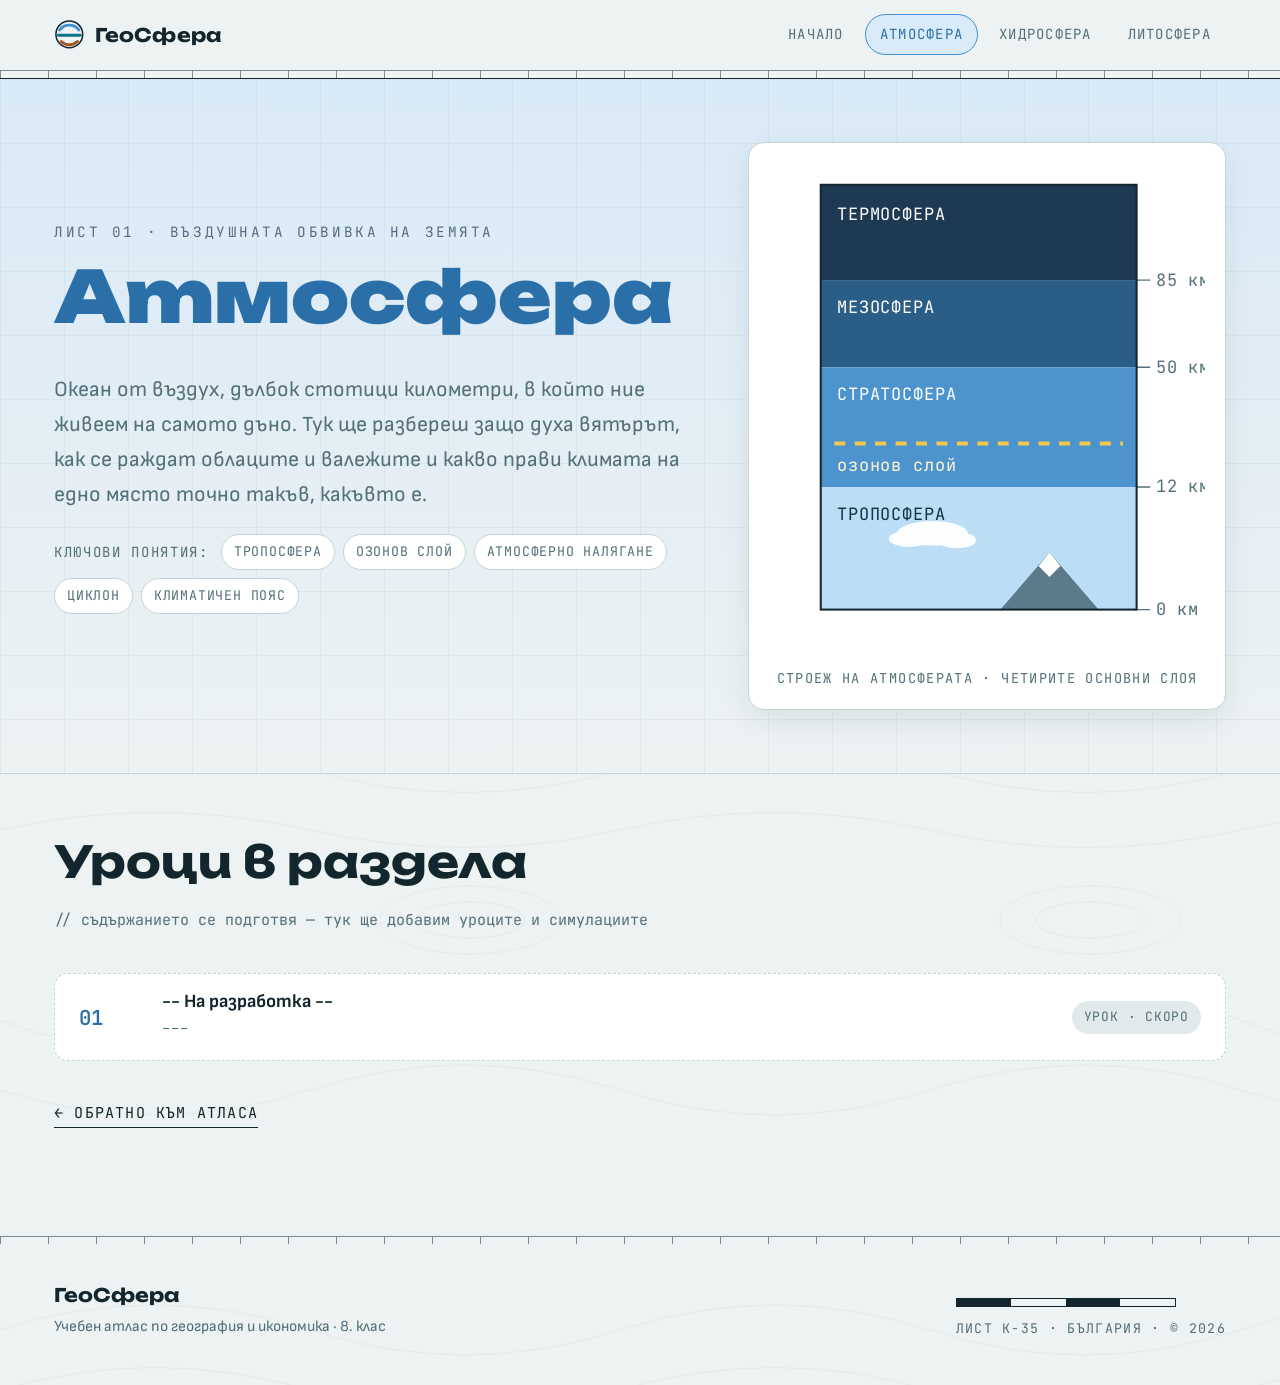
==== atmosfera.html @ aa03029b "Add files via upload" ====
<!doctype html>
<html lang="bg">
<head>
<meta charset="utf-8">
<meta name="viewport" content="width=device-width, initial-scale=1">
<title>Атмосфера · ГеоСфера</title>
<link rel="preconnect" href="https://fonts.googleapis.com">
<link rel="preconnect" href="https://fonts.gstatic.com" crossorigin>
<link href="https://fonts.googleapis.com/css2?family=Unbounded:wght@500;700;900&family=Sofia+Sans:ital,wght@0,400;0,500;0,700;1,400&family=JetBrains+Mono:wght@400;600&display=swap" rel="stylesheet">
<link rel="stylesheet" href="styles.css">
</head>
<body data-view="atmosfera">

<header class="topbar">
  <div class="wrap topbar-inner">
    <a class="brand" href="index.html">
      <svg viewBox="0 0 32 32" fill="none" stroke-linecap="round" aria-hidden="true">
        <circle cx="16" cy="16" r="14" stroke="#13262E" stroke-width="1.6"/>
        <path d="M6 11.5a12.4 12.4 0 0 1 20 0" stroke="#3E8FD0" stroke-width="3"/>
        <path d="M4.6 17h22.8" stroke="#0D7387" stroke-width="3"/>
        <path d="M7.5 23.5a12.4 12.4 0 0 0 17 0" stroke="#A8551E" stroke-width="3"/>
      </svg>
      ГеоСфера
    </a>
    <nav class="nav" aria-label="Основна навигация">
      <a href="index.html">Начало</a>
      <a href="atmosfera.html" class="on" aria-current="page">Атмосфера</a>
      <a href="hidrosfera.html">Хидросфера</a>
      <a href="litosfera.html">Литосфера</a>
    </nav>
  </div>
  <div class="ticks" aria-hidden="true"></div>
</header>

<main>
<section class="page">
<div class="phero">
    <div class="wrap phero-grid">
      <div>
        <p class="eyebrow">Лист 01 · Въздушната обвивка на Земята</p>
        <h1 class="ptitle">Атмосфера</h1>
        <p class="lead">Океан от въздух, дълбок стотици километри, в който ние живеем на самото
        дъно. Тук ще разбереш защо духа вятърът, как се раждат облаците и валежите и какво прави
        климата на едно място точно такъв, какъвто е.</p>
        <p class="pchips"><span class="lbl">Ключови понятия:</span>
          <span class="chip">тропосфера</span><span class="chip">озонов слой</span>
          <span class="chip">атмосферно налягане</span><span class="chip">циклон</span>
          <span class="chip">климатичен пояс</span></p>
      </div>
      <figure class="pdiagram">
        <svg viewBox="0 0 320 360" role="img" aria-label="Схема на слоевете на атмосферата">
          <rect x="38" y="16" width="232" height="70" fill="#1E3A52"/>
          <rect x="38" y="86" width="232" height="64" fill="#2B5E86"/>
          <rect x="38" y="150" width="232" height="88" fill="#4D94CF"/>
          <rect x="38" y="238" width="232" height="90" fill="#BBDDF5"/>
          <text class="dlabel" x="50" y="42" fill="#fff">ТЕРМОСФЕРА</text>
          <text class="dlabel" x="50" y="110" fill="#fff">МЕЗОСФЕРА</text>
          <text class="dlabel" x="50" y="174" fill="#fff">СТРАТОСФЕРА</text>
          <text class="dlabel" x="50" y="262" fill="#123349">ТРОПОСФЕРА</text>
          <path d="M48 206h212" stroke="#F7C84B" stroke-width="3" stroke-dasharray="8 7"/>
          <text class="dlabel" x="50" y="226" fill="#FFF3CF" font-size="11.5">озонов слой</text>
          <g fill="#FFFFFF" opacity=".95">
            <ellipse cx="120" cy="272" rx="26" ry="9"/><ellipse cx="103" cy="276" rx="15" ry="6"/><ellipse cx="138" cy="277" rx="14" ry="6"/>
          </g>
          <path d="M170 328 L206 286 L242 328 Z" fill="#5C7B8A"/>
          <path d="M198 296 L206 286 L214 296 L206 304 Z" fill="#fff"/>
          <g stroke="#54707A" stroke-width="1">
            <path d="M270 86h10M270 150h10M270 238h10M270 328h10"/>
          </g>
          <text class="dlabel" x="284" y="90" fill="#54707A" font-size="11.5">85 км</text>
          <text class="dlabel" x="284" y="154" fill="#54707A" font-size="11.5">50 км</text>
          <text class="dlabel" x="284" y="242" fill="#54707A" font-size="11.5">12 км</text>
          <text class="dlabel" x="284" y="332" fill="#54707A" font-size="11.5">0 км</text>
          <rect x="38" y="16" width="232" height="312" fill="none" stroke="#13262E" stroke-width="1.5"/>
        </svg>
        <figcaption>Строеж на атмосферата · четирите основни слоя</figcaption>
      </figure>
    </div>
  </div>

  <div class="wrap lessons-block">
    <div class="bhead">
      <h2>Уроци в раздела</h2>
      <p class="bnote">// съдържанието се подготвя — тук ще добавим уроците и симулациите</p>
    </div>
    <ol class="lessons">
      <li class="lesson"><span class="lnum">01</span><div><h4>-- На разработка --</h4><p>---</p></div><div class="ltags"><span class="tag">Урок · скоро</span></div></li>
    </ol>
    <a class="back" href="index.html">← Обратно към атласа</a>
  </div>
</section>
</main>

<footer class="footer">
  <div class="ticks" aria-hidden="true"></div>
  <div class="wrap footer-grid">
    <div>
      <p class="fbrand">ГеоСфера</p>
      <p class="fnote">Учебен атлас по география и икономика · 8. клас</p>
    </div>
    <div>
      <div class="scalebar" aria-hidden="true"><span></span><span></span><span></span><span></span></div>
      <p class="fnote mono">лист K-35 · България · © 2026</p>
    </div>
  </div>
</footer>

</body>
</html>
---- styles.css ----
/* ============ ТОКЕНИ ============ */
:root {
  --paper: #EDF2F2;
  /* хартия на хидрографска карта */
  --paper-deep: #E1E9EA;
  --ink: #13262E;
  /* картографско мастило */
  --muted: #54707A;
  --line: #C7D4D6;
  --sky: #3E8FD0;
  --sky-deep: #2B6FA8;
  --sky-soft: #D9EAF8;
  --sea: #0D7387;
  --sea-deep: #0A5A6B;
  --sea-soft: #D2E8EB;
  --rock: #A8551E;
  --rock-deep: #7E3F14;
  --rock-soft: #F0E1D4;
  --mantle: #E2592A;
  --display: 'Unbounded', system-ui, sans-serif;
  --body: 'Sofia Sans', system-ui, sans-serif;
  --mono: 'JetBrains Mono', ui-monospace, monospace;
  --accent: #13262E;
  --accent-deep: #0B181E;
  --accent-soft: #DEE7E8;
}

body[data-view="atmosfera"] {
  --accent: var(--sky);
  --accent-deep: var(--sky-deep);
  --accent-soft: var(--sky-soft);
}

body[data-view="hidrosfera"] {
  --accent: var(--sea);
  --accent-deep: var(--sea-deep);
  --accent-soft: var(--sea-soft);
}

body[data-view="litosfera"] {
  --accent: var(--rock);
  --accent-deep: var(--rock-deep);
  --accent-soft: var(--rock-soft);
}

/* ============ ОСНОВА ============ */
* {
  box-sizing: border-box
}

html {
  scroll-behavior: smooth
}

body {
  margin: 0;
  background: var(--paper);
  color: var(--ink);
  font-family: var(--body);
  font-size: clamp(112%, 1.3vw, 137%);
  /* ~18px на телефон → ~22px на голям екран */
  line-height: 1.62;
  -webkit-font-smoothing: antialiased;
  background-image: url("data:image/svg+xml,%3Csvg xmlns='http://www.w3.org/2000/svg' width='620' height='620' viewBox='0 0 620 620'%3E%3Cg fill='none' stroke='%2313262E' stroke-width='1' opacity='0.045'%3E%3Cpath d='M0 90 Q155 40 310 90 T620 90'/%3E%3Cpath d='M0 150 Q155 105 310 150 T620 150'/%3E%3Cpath d='M0 210 Q155 175 310 210 T620 210'/%3E%3Cpath d='M0 400 Q155 460 310 400 T620 400'/%3E%3Cpath d='M0 470 Q155 520 310 470 T620 470'/%3E%3Cellipse cx='470' cy='300' rx='90' ry='34'/%3E%3Cellipse cx='470' cy='300' rx='55' ry='18'/%3E%3C/g%3E%3C/svg%3E");
}

::selection {
  background: var(--accent);
  color: #fff
}

a {
  color: inherit;
  text-decoration: none
}

img,
svg {
  display: block;
  max-width: 100%
}

h1,
h2,
h3,
h4 {
  font-family: var(--display);
  line-height: 1.12;
  margin: 0 0 .5em;
  font-weight: 700
}

p {
  margin: 0 0 1em
}

.wrap {
  max-width: 1220px;
  margin: 0 auto;
  padding: 0 24px
}

:focus-visible {
  outline: 2.5px solid var(--accent);
  outline-offset: 3px;
  border-radius: 4px
}

/* координатни деления — като рамка на картен лист */
.ticks {
  height: 8px;
  border-top: 1px solid var(--ink);
  opacity: .5;
  background: repeating-linear-gradient(90deg, var(--ink) 0 1px, transparent 1px 48px);
}

/* ============ ГОРНА ЛЕНТА ============ */
.topbar {
  position: sticky;
  top: 0;
  z-index: 50;
  background: color-mix(in srgb, var(--paper) 88%, transparent);
  backdrop-filter: blur(8px);
  border-bottom: 1px solid var(--ink);
}

.topbar-inner {
  display: flex;
  align-items: center;
  justify-content: space-between;
  gap: 16px;
  padding: 1.6vh 24px;
}

.brand {
  display: flex;
  align-items: center;
  gap: 10px;
  font-family: var(--display);
  font-weight: 700;
  font-size: clamp(105%, 1.25vw, 122%);
  letter-spacing: .01em
}

.brand svg {
  width: clamp(7%, 2vw, 9%);
  min-width: 28px;
  height: auto
}

.nav {
  display: flex;
  gap: 6px;
  overflow-x: auto;
  font-family: var(--mono);
  font-size: clamp(78%, .95vw, 88%);
  text-transform: uppercase;
  letter-spacing: .09em;
}

.nav a {
  padding: .9vh 14px;
  border-radius: 999px;
  border: 1px solid transparent;
  white-space: nowrap;
  color: var(--muted);
  transition: .2s
}

.nav a:hover {
  color: var(--ink);
  border-color: var(--line)
}

.nav a.on {
  color: var(--accent-deep);
  border-color: var(--accent);
  background: var(--accent-soft)
}

/* ============ ОБЩИ ЕЛЕМЕНТИ ============ */
.eyebrow {
  font-family: var(--mono);
  font-size: clamp(80%, .95vw, 90%);
  text-transform: uppercase;
  letter-spacing: .18em;
  color: var(--muted);
  margin-bottom: 14px
}

.btn {
  display: inline-block;
  font-family: var(--mono);
  font-size: clamp(84%, .95vw, 94%);
  text-transform: uppercase;
  letter-spacing: .08em;
  padding: 1.5vh 24px;
  border-radius: 999px;
  border: 1.5px solid var(--ink);
  background: var(--ink);
  color: var(--paper);
  transition: transform .2s, box-shadow .2s;
}

.btn:hover {
  transform: translateY(-2px);
  box-shadow: 0 6px 18px rgba(19, 38, 46, .25)
}

.btn.ghost {
  background: transparent;
  color: var(--ink)
}

.section {
  padding: 8vh 24px
}

.bhead {
  max-width: 680px;
  margin-bottom: 4.5vh
}

.bhead h2 {
  font-size: clamp(175%, 3.5vw, 245%)
}

/* ============ ХЕРО (НАЧАЛО) ============ */
.hero {
  position: relative;
  overflow: hidden
}

.hero-inner {
  padding-top: clamp(6vh, 7vw, 11vh);
  padding-bottom: 3vh;
  max-width: 1220px;
  margin: 0 auto;
}

.hero-inner>* {
  animation: fadeUp .7s ease both
}

.hero-inner .lead {
  animation-delay: .12s
}

.hero-inner .cta-row {
  animation-delay: .22s
}

.hero h1 {
  font-size: clamp(245%, 6.6vw, 480%);
  font-weight: 900;
  letter-spacing: -.01em;
  max-width: 14ch
}

.lead {
  font-size: clamp(115%, 1.55vw, 134%);
  color: var(--muted);
  max-width: 54ch
}

.cta-row {
  display: flex;
  gap: 12px;
  flex-wrap: wrap;
  margin: 3.4vh 0 1vh
}

/* подписният елемент: разрез на планетата */
.hero-art {
  margin: 0;
  animation: rise 1s ease both .15s
}

.hero-art svg {
  width: 100%;
  height: clamp(36vh, 40vw, 52vh)
}

.band {
  cursor: pointer
}

.band circle {
  transition: filter .25s
}

.band:hover circle,
.band:focus-visible circle {
  filter: saturate(1.2) brightness(1.06)
}

.band-label {
  font-family: var(--mono);
  font-weight: 600;
  font-size: 30px;
  letter-spacing: .38em;
  text-anchor: middle;
  pointer-events: none
}

.band-hint {
  font-family: var(--mono);
  font-size: 17px;
  letter-spacing: .14em;
  text-anchor: middle;
  opacity: 0;
  transition: opacity .25s;
  pointer-events: none
}

.band:hover .band-hint,
.band:focus-visible .band-hint {
  opacity: .95
}

.cloud {
  animation: drift 13s ease-in-out infinite alternate
}

.cloud.c2 {
  animation-duration: 17s;
  animation-delay: -6s
}

.cloud.c3 {
  animation-duration: 11s;
  animation-delay: -3s
}

.waves {
  animation: dash 26s linear infinite
}

.waves.w2 {
  animation-duration: 38s;
  animation-direction: reverse
}

.mantle-glow {
  animation: pulse 6s ease-in-out infinite
}

/* ============ КАРТИ-РАЗДЕЛИ ============ */
.cards {
  display: grid;
  grid-template-columns: repeat(3, 1fr);
  gap: 22px
}

.card {
  display: flex;
  flex-direction: column;
  background: #fff;
  border: 1px solid var(--line);
  border-radius: 16px;
  overflow: hidden;
  transition: transform .22s, box-shadow .22s;
  position: relative
}

.card::before {
  content: "";
  position: absolute;
  inset: 0 0 auto 0;
  height: 5px
}

.card:hover {
  transform: translateY(-5px);
  box-shadow: 0 14px 32px rgba(19, 38, 46, .14)
}

.card-atm::before {
  background: var(--sky)
}

.card-atm .card-art {
  background: var(--sky-soft)
}

.card-hyd::before {
  background: var(--sea)
}

.card-hyd .card-art {
  background: var(--sea-soft)
}

.card-lit::before {
  background: var(--rock)
}

.card-lit .card-art {
  background: var(--rock-soft)
}

.card-art {
  padding: 18px 18px 0
}

.card-body {
  padding: 2.4vh 24px 3vh;
  display: flex;
  flex-direction: column;
  flex: 1
}

.card-body .eyebrow {
  margin-bottom: 8px
}

.card h3 {
  font-size: clamp(128%, 1.55vw, 148%)
}

.card-body p {
  color: var(--muted);
  font-size: clamp(96%, 1.08vw, 104%)
}

.chiprow {
  display: flex;
  gap: 8px;
  flex-wrap: wrap;
  margin: 2px 0 2.2vh
}

.chip {
  font-family: var(--mono);
  font-size: clamp(74%, .82vw, 82%);
  text-transform: uppercase;
  letter-spacing: .06em;
  padding: .7vh 12px;
  border: 1px solid var(--line);
  border-radius: 999px;
  color: var(--muted)
}

.card-go {
  margin-top: auto;
  font-family: var(--mono);
  font-size: clamp(82%, .92vw, 90%);
  text-transform: uppercase;
  letter-spacing: .08em;
  color: var(--ink);
  transition: .2s
}

.card-atm:hover .card-go {
  color: var(--sky-deep)
}

.card-hyd:hover .card-go {
  color: var(--sea-deep)
}

.card-lit:hover .card-go {
  color: var(--rock-deep)
}

/* ============ ЛЕГЕНДА ============ */
.legend {
  border: 1.5px solid var(--ink);
  border-radius: 16px;
  background: #fff;
  padding: 3.4vh 28px
}

.legend {
  position: relative
}

.legend-title {
  position: absolute;
  top: -1.6vh;
  left: 24px;
  background: var(--paper);
  padding: 0 12px;
  font-family: var(--mono);
  font-size: clamp(80%, .9vw, 88%);
  font-weight: 600;
  text-transform: uppercase;
  letter-spacing: .22em;
  margin: 0
}

.legend-grid {
  display: grid;
  grid-template-columns: repeat(3, 1fr);
  gap: 24px;
  margin-top: .8vh
}

.lg-item {
  display: flex;
  gap: 14px;
  align-items: flex-start
}

.lg-item svg {
  flex: none;
  width: clamp(11%, 3.2vw, 13%);
  min-width: 42px;
  height: auto
}

.lg-item h4 {
  font-family: var(--mono);
  font-size: clamp(86%, .98vw, 94%);
  text-transform: uppercase;
  letter-spacing: .1em;
  margin: 4px 0 4px
}

.lg-item p {
  font-size: clamp(92%, 1.02vw, 100%);
  color: var(--muted);
  margin: 0
}

/* ============ ПОДСТРАНИЦИ ============ */
.phero {
  position: relative;
  border-bottom: 1px solid var(--line);
  background: linear-gradient(180deg, var(--accent-soft) 0%, var(--paper) 100%)
}

.phero::before {
  content: "";
  position: absolute;
  inset: 0;
  opacity: .3;
  pointer-events: none;
  background-image: linear-gradient(var(--line) 1px, transparent 1px),
    linear-gradient(90deg, var(--line) 1px, transparent 1px);
  background-size: 64px 64px
}

.phero-grid {
  position: relative;
  display: grid;
  grid-template-columns: 1.15fr .85fr;
  gap: 48px;
  align-items: center;
  padding-top: 7vh;
  padding-bottom: 7vh
}

.ptitle {
  font-size: clamp(235%, 5.6vw, 400%);
  font-weight: 900;
  color: var(--accent-deep)
}

.phero .lead {
  font-size: clamp(120%, 1.65vw, 145%);
  max-width: 58ch
}

.pchips {
  display: flex;
  gap: 8px;
  flex-wrap: wrap;
  align-items: center;
  margin-top: 2.4vh
}

.pchips .lbl {
  font-family: var(--mono);
  font-size: clamp(78%, .9vw, 86%);
  text-transform: uppercase;
  letter-spacing: .12em;
  color: var(--muted);
  margin-right: 4px
}

.pchips .chip {
  background: #fff
}

.pdiagram {
  margin: 0;
  background: #fff;
  border: 1px solid var(--line);
  border-radius: 16px;
  padding: 20px;
  box-shadow: 0 10px 30px rgba(19, 38, 46, .08)
}

.pdiagram figcaption {
  font-family: var(--mono);
  font-size: clamp(76%, .86vw, 84%);
  text-transform: uppercase;
  letter-spacing: .1em;
  color: var(--muted);
  text-align: center;
  margin-top: 1.6vh
}

.dlabel {
  font-family: var(--mono);
  font-size: 12.5px;
  letter-spacing: .05em
}

/* уроци */
.lessons-block {
  padding-top: 7vh;
  padding-bottom: 9vh
}

.bnote {
  font-family: var(--mono);
  font-size: clamp(84%, .95vw, 92%);
  color: var(--muted)
}

.lessons {
  list-style: none;
  margin: 0;
  padding: 0;
  display: grid;
  gap: 1.5vh
}

.lesson {
  display: grid;
  grid-template-columns: 3.6em 1fr auto;
  gap: 18px;
  align-items: center;
  background: #fff;
  border: 1px dashed var(--line);
  border-radius: 14px;
  padding: 2vh 24px;
  transition: .2s
}

.lesson:hover {
  border-style: solid;
  border-color: var(--accent)
}

.lnum {
  font-family: var(--mono);
  font-weight: 600;
  font-size: clamp(115%, 1.4vw, 135%);
  color: var(--accent-deep)
}

.lesson h4 {
  font-family: var(--body);
  font-weight: 700;
  font-size: clamp(104%, 1.22vw, 116%);
  margin: 0 0 2px
}

.lesson p {
  font-size: clamp(94%, 1.06vw, 102%);
  color: var(--muted);
  margin: 0
}

.ltags {
  display: flex;
  gap: 8px;
  flex-wrap: wrap;
  justify-content: flex-end
}

.tag {
  font-family: var(--mono);
  font-size: clamp(72%, .8vw, 80%);
  text-transform: uppercase;
  letter-spacing: .06em;
  padding: .7vh 12px;
  border-radius: 999px;
  background: var(--paper-deep);
  color: var(--muted)
}

.tag.sim {
  background: var(--accent-soft);
  color: var(--accent-deep)
}

.back {
  display: inline-block;
  margin-top: 4.4vh;
  font-family: var(--mono);
  font-size: clamp(84%, .95vw, 92%);
  text-transform: uppercase;
  letter-spacing: .08em;
  border-bottom: 1.5px solid var(--ink);
  padding-bottom: 2px
}

.back:hover {
  color: var(--accent-deep);
  border-color: var(--accent-deep)
}

/* ============ ФУТЪР ============ */
.footer {
  margin-top: 3vh
}

.footer-grid {
  display: flex;
  justify-content: space-between;
  align-items: flex-end;
  gap: 24px;
  flex-wrap: wrap;
  padding-top: 4vh;
  padding-bottom: 5vh
}

.fbrand {
  font-family: var(--display);
  font-weight: 700;
  font-size: clamp(105%, 1.2vw, 118%);
  margin: 0 0 4px
}

.fnote {
  font-size: clamp(86%, .96vw, 94%);
  color: var(--muted);
  margin: 0
}

.fnote.mono {
  font-family: var(--mono);
  font-size: clamp(74%, .86vw, 84%);
  text-transform: uppercase;
  letter-spacing: .1em;
  margin-top: 1.2vh
}

.scalebar {
  display: flex;
  width: 220px;
  height: 9px;
  border: 1px solid var(--ink)
}

.scalebar span {
  flex: 1
}

.scalebar span:nth-child(odd) {
  background: var(--ink)
}

/* ============ АНИМАЦИИ ============ */
@keyframes fadeUp {
  from {
    opacity: 0;
    transform: translateY(18px)
  }

  to {
    opacity: 1;
    transform: none
  }
}

@keyframes rise {
  from {
    opacity: 0;
    transform: translateY(46px)
  }

  to {
    opacity: 1;
    transform: none
  }
}

@keyframes drift {
  from {
    transform: translateX(-46px)
  }

  to {
    transform: translateX(46px)
  }
}

@keyframes dash {
  to {
    stroke-dashoffset: -1200
  }
}

@keyframes pulse {

  0%,
  100% {
    opacity: .55
  }

  50% {
    opacity: .95
  }
}

/* ============ АДАПТИВНОСТ ============ */
@media (max-width:940px) {
  .cards {
    grid-template-columns: 1fr 1fr
  }

  .legend-grid {
    grid-template-columns: 1fr
  }

  .phero-grid {
    grid-template-columns: 1fr;
    gap: 32px
  }

  .pdiagram {
    max-width: 460px
  }
}

@media (max-width:640px) {
  .cards {
    grid-template-columns: 1fr
  }

  .band-label {
    font-size: 46px
  }

  .band-hint {
    font-size: 27px
  }

  .lesson {
    grid-template-columns: 2.4em 1fr
  }

  .ltags {
    grid-column: 2;
    justify-content: flex-start
  }

  .topbar-inner {
    flex-direction: column;
    align-items: flex-start;
    gap: 8px;
    padding: 12px 18px
  }
}

@media (prefers-reduced-motion:reduce) {
  html {
    scroll-behavior: auto
  }

  *,
  *::before,
  *::after {
    animation: none !important;
    transition: none !important
  }
}

/* ============ УРОЧНА СТРАНИЦА ============ */
.lessonpage {
  padding-top: 6vh;
  padding-bottom: 2vh
}

.crumb {
  font-family: var(--mono);
  font-size: clamp(76%, .86vw, 84%);
  text-transform: uppercase;
  letter-spacing: .12em;
  color: var(--muted);
  margin-bottom: 1.6vh;
  display: flex;
  gap: 8px;
  flex-wrap: wrap;
  align-items: center
}

.crumb a {
  color: var(--muted);
  border-bottom: 1px solid transparent
}

.crumb a:hover {
  color: var(--accent-deep);
  border-color: var(--accent)
}

.crumb .sep {
  opacity: .5
}

.lsec {
  margin-bottom: 6vh
}

.lsec-head {
  display: flex;
  align-items: center;
  gap: 16px;
  margin-bottom: 2.2vh
}

.lsec-num {
  flex: none;
  width: clamp(38px, 3.4vw, 52px);
  aspect-ratio: 1;
  display: grid;
  place-items: center;
  background: var(--accent);
  color: #fff;
  border-radius: 12px;
  font-family: var(--mono);
  font-weight: 600;
  font-size: clamp(105%, 1.3vw, 128%)
}

.lsec-head h2 {
  margin: 0;
  font-size: clamp(150%, 2.7vw, 205%);
  color: var(--accent-deep)
}

.lsec>p {
  max-width: 70ch;
  font-size: clamp(102%, 1.18vw, 114%)
}

.lead-in {
  font-size: clamp(112%, 1.4vw, 126%) !important;
  color: var(--ink)
}

.kw {
  background: var(--accent-soft);
  color: var(--accent-deep);
  padding: 1px 7px;
  border-radius: 6px;
  font-weight: 600
}

.terms {
  display: grid;
  grid-template-columns: repeat(auto-fit, minmax(min(100%, 262px), 1fr));
  gap: 16px;
  margin: 2.6vh 0
}

.term {
  background: #fff;
  border: 1px solid var(--line);
  border-left: 4px solid var(--muted);
  border-radius: 12px;
  padding: 2vh 22px
}

.term.key {
  border-left-color: var(--accent);
  background: var(--accent-soft)
}

.term-name {
  font-family: var(--display);
  font-weight: 700;
  font-size: clamp(112%, 1.35vw, 126%);
  margin: 0 0 .6vh;
  color: var(--ink)
}

.term.key .term-name {
  color: var(--accent-deep)
}

.term-def {
  margin: 0;
  font-size: clamp(94%, 1.05vw, 103%);
  color: var(--muted);
  line-height: 1.55
}

.term-def b {
  color: var(--ink)
}

.split {
  display: grid;
  gap: 16px;
  margin: 2.6vh 0
}

.split.two {
  grid-template-columns: 1fr 1fr
}

.split.three {
  grid-template-columns: repeat(3, 1fr)
}

.split-card {
  background: #fff;
  border: 1px solid var(--line);
  border-radius: 14px;
  overflow: hidden
}

.split-card .sc-head {
  background: var(--accent);
  color: #fff;
  padding: 1.5vh 18px;
  font-family: var(--display);
  font-weight: 700;
  font-size: clamp(104%, 1.2vw, 116%)
}

.split-card.alt .sc-head {
  background: var(--accent-deep)
}

.split-card .sc-body {
  padding: 2vh 18px
}

.split-card .sc-body p {
  margin: 0 0 .8em;
  font-size: clamp(94%, 1.05vw, 103%);
  color: var(--muted);
  line-height: 1.55
}

.split-card .sc-body p:last-child {
  margin-bottom: 0
}

.split-card .sc-body b {
  color: var(--ink)
}

.diagram-inline {
  margin: 3.4vh auto;
  max-width: 540px;
  background: #fff;
  border: 1px solid var(--line);
  border-radius: 16px;
  padding: 22px;
  box-shadow: 0 10px 30px rgba(19, 38, 46, .08)
}

.diagram-inline svg {
  width: 100%;
  height: auto
}

.diagram-inline figcaption {
  font-family: var(--mono);
  font-size: clamp(76%, .86vw, 84%);
  text-transform: uppercase;
  letter-spacing: .1em;
  color: var(--muted);
  text-align: center;
  margin-top: 1.4vh
}

.qa {
  border: 1.5px solid var(--ink);
  border-radius: 16px;
  background: #fff;
  padding: 3vh 26px;
  margin: 5vh 0 2vh;
  position: relative
}

.qa-title {
  position: absolute;
  top: -1.5vh;
  left: 22px;
  background: var(--paper);
  padding: 0 12px;
  font-family: var(--mono);
  font-weight: 600;
  font-size: clamp(78%, .9vw, 88%);
  text-transform: uppercase;
  letter-spacing: .2em;
  margin: 0
}

.qa ol {
  margin: 0;
  padding-left: 1.3em
}

.qa li {
  margin: .8vh 0;
  font-size: clamp(96%, 1.08vw, 105%)
}

.pager {
  display: flex;
  justify-content: space-between;
  gap: 14px;
  flex-wrap: wrap;
  margin: 5vh 0 2vh;
  border-top: 1px solid var(--ink);
  padding-top: 3vh
}

.pager a {
  font-family: var(--mono);
  font-size: clamp(84%, .95vw, 92%);
  text-transform: uppercase;
  letter-spacing: .06em;
  padding: 1.5vh 20px;
  border: 1.5px solid var(--ink);
  border-radius: 999px;
  transition: .2s
}

.pager a:hover {
  background: var(--ink);
  color: var(--paper)
}

.pager .nxt {
  background: var(--accent);
  border-color: var(--accent);
  color: #fff
}

.pager .nxt:hover {
  background: var(--accent-deep);
  border-color: var(--accent-deep)
}

@media (max-width:760px) {

  .split.two,
  .split.three {
    grid-template-columns: 1fr
  }
}

/* ===================================================================
   СТИЛОВЕ ЗА СТРАНИЦИ НА УРОЦИ
   =================================================================== */

/* — херо на урока — */
.lesson-hero {
  position: relative;
  border-bottom: 1px solid var(--line);
  overflow: hidden;
  background: linear-gradient(180deg, var(--accent-soft) 0%, var(--paper) 100%)
}

.lesson-hero::before {
  content: "";
  position: absolute;
  inset: 0;
  opacity: .28;
  pointer-events: none;
  background-image: linear-gradient(var(--line) 1px, transparent 1px),
    linear-gradient(90deg, var(--line) 1px, transparent 1px);
  background-size: 60px 60px
}

.lh-inner {
  position: relative;
  padding-top: 6vh;
  padding-bottom: 5vh
}

.lh-tag {
  font-family: var(--mono);
  font-size: clamp(80%, .95vw, 90%);
  text-transform: uppercase;
  letter-spacing: .16em;
  color: var(--accent-deep);
  margin-bottom: 1.4vh;
  display: flex;
  align-items: center;
  gap: 12px
}

.lh-tag .num {
  font-weight: 600;
  background: var(--accent);
  color: #fff;
  border-radius: 999px;
  padding: .4vh 14px;
  letter-spacing: .08em
}

.lh-title {
  font-size: clamp(215%, 4.8vw, 360%);
  font-weight: 900;
  color: var(--accent-deep);
  max-width: 20ch
}

.lh-questions {
  margin-top: 2.6vh;
  max-width: 62ch;
  border-left: 3px solid var(--accent);
  padding-left: 20px
}

.lh-questions p {
  font-style: italic;
  font-size: clamp(108%, 1.4vw, 124%);
  color: var(--ink);
  margin: 0
}

.lh-questions .qlbl {
  font-style: normal;
  font-family: var(--mono);
  font-size: clamp(74%, .85vw, 82%);
  text-transform: uppercase;
  letter-spacing: .14em;
  color: var(--muted);
  display: block;
  margin-bottom: 8px
}

/* — съдържание / навигация в урока — */
.toc {
  display: flex;
  flex-wrap: wrap;
  gap: 10px;
  margin-top: 3vh
}

.toc a {
  font-family: var(--mono);
  font-size: clamp(80%, .92vw, 90%);
  padding: 1vh 16px;
  border-radius: 999px;
  border: 1px solid var(--accent);
  color: var(--accent-deep);
  background: #fff;
  transition: .2s
}

.toc a:hover {
  background: var(--accent);
  color: #fff
}

/* — статия — */
.article {
  max-width: 760px;
  margin: 0 auto;
  padding-top: 5vh;
  padding-bottom: 2vh
}

.article.wide {
  max-width: 1000px
}

.sec {
  padding-top: 4vh;
  scroll-margin-top: 12vh
}

.sec-eyebrow {
  font-family: var(--mono);
  font-size: clamp(78%, .9vw, 86%);
  text-transform: uppercase;
  letter-spacing: .14em;
  color: var(--muted);
  display: flex;
  align-items: center;
  gap: 12px;
  margin-bottom: 1.4vh
}

.sec-eyebrow .sn {
  font-weight: 600;
  color: var(--accent-deep);
  border: 1.5px solid var(--accent);
  border-radius: 8px;
  padding: .2vh 10px
}

.sec h3 {
  font-size: clamp(150%, 2.6vw, 205%);
  color: var(--ink);
  margin-bottom: .6em
}

.sec h4 {
  font-size: clamp(118%, 1.7vw, 140%);
  margin: 2.4vh 0 .5em
}

.sec p {
  font-size: clamp(104%, 1.18vw, 116%);
  line-height: 1.72;
  margin: 0 0 1.1em
}

.article a.src {
  color: var(--accent-deep);
  border-bottom: 1px solid var(--accent)
}

/* термин в текста */
.term {
  font-weight: 700;
  color: var(--accent-deep);
  background: linear-gradient(transparent 62%, var(--accent-soft) 62%);
  padding: 0 2px
}

/* кутия с определение на термин */
.defbox {
  display: grid;
  grid-template-columns: auto 1fr;
  gap: 0 20px;
  align-items: start;
  background: #fff;
  border: 1px solid var(--line);
  border-left: 4px solid var(--accent);
  border-radius: 12px;
  padding: 2.2vh 24px;
  margin: 2vh 0
}

.defbox+.defbox {
  margin-top: 1vh
}

.def-term {
  font-family: var(--display);
  font-weight: 700;
  font-size: clamp(108%, 1.35vw, 124%);
  color: var(--accent-deep);
  grid-column: 1/-1;
  margin-bottom: .5vh
}

.defbox p {
  grid-column: 1/-1;
  font-size: clamp(100%, 1.12vw, 110%);
  margin: 0;
  color: var(--ink)
}

/* списък с определения (по-компактен) */
.deflist {
  list-style: none;
  margin: 2vh 0;
  padding: 0;
  display: grid;
  gap: 1.4vh
}

.deflist li {
  background: #fff;
  border: 1px solid var(--line);
  border-radius: 12px;
  padding: 2vh 22px
}

.deflist b {
  font-family: var(--display);
  color: var(--accent-deep);
  font-size: clamp(104%, 1.2vw, 116%)
}

.deflist p {
  margin: .5vh 0 0;
  font-size: clamp(98%, 1.1vw, 108%)
}

/* акцентна кутия с факт */
.factbox {
  background: var(--accent-soft);
  border-radius: 14px;
  padding: 2.4vh 26px;
  margin: 2.6vh 0;
  border: 1px solid color-mix(in srgb, var(--accent) 30%, transparent)
}

.factbox .fb-lbl {
  font-family: var(--mono);
  font-size: clamp(74%, .85vw, 82%);
  text-transform: uppercase;
  letter-spacing: .14em;
  color: var(--accent-deep);
  margin-bottom: .8vh
}

.factbox p {
  margin: 0;
  font-size: clamp(102%, 1.15vw, 112%)
}

.factbox.big {
  display: flex;
  gap: 24px;
  align-items: center;
  flex-wrap: wrap
}

.factbox .stat {
  font-family: var(--display);
  font-weight: 900;
  font-size: clamp(220%, 4vw, 320%);
  color: var(--accent-deep);
  line-height: 1
}

.factbox .stat small {
  display: block;
  font-family: var(--mono);
  font-weight: 400;
  font-size: clamp(26%, 1vw, 30%);
  letter-spacing: .1em;
  text-transform: uppercase;
  color: var(--muted);
  margin-top: 6px
}

/* фигура със схема */
.fig {
  margin: 3vh 0;
  background: #fff;
  border: 1px solid var(--line);
  border-radius: 16px;
  padding: 2.4vh 24px;
  box-shadow: 0 8px 26px rgba(19, 38, 46, .07)
}

.fig svg {
  width: 100%;
  height: auto
}

.fig figcaption {
  font-family: var(--mono);
  font-size: clamp(76%, .86vw, 84%);
  text-transform: uppercase;
  letter-spacing: .1em;
  color: var(--muted);
  text-align: center;
  margin-top: 1.6vh
}

.dlbl {
  font-family: var(--mono);
  font-size: 13px;
  letter-spacing: .02em;
  fill: var(--ink)
}

.dlbl.sm {
  font-size: 11px
}

.dlbl.wt {
  fill: #fff
}

/* двуколонна мрежа за схеми/сравнения */
.duo {
  display: grid;
  grid-template-columns: 1fr 1fr;
  gap: 20px;
  margin: 3vh 0
}

.duo .fig {
  margin: 0
}

/* място за бъдеща симулация */
.simslot {
  position: relative;
  border: 2px dashed var(--accent);
  border-radius: 16px;
  background: repeating-linear-gradient(135deg, transparent 0 14px, var(--accent-soft) 14px 16px);
  padding: 4vh 26px;
  margin: 2.4vh 0;
  text-align: center
}

.simslot .sim-lbl {
  font-family: var(--mono);
  font-size: clamp(74%, .85vw, 82%);
  text-transform: uppercase;
  letter-spacing: .14em;
  color: var(--accent-deep);
  margin-bottom: 1vh
}

.simslot h4 {
  font-size: clamp(120%, 1.6vw, 140%);
  color: var(--accent-deep);
  margin: 0 0 .6vh
}

.simslot p {
  margin: 0 auto;
  max-width: 52ch;
  font-size: clamp(98%, 1.1vw, 108%);
  color: var(--muted)
}

.simslot .sim-ico {
  display: block;
  width: clamp(13%, 4vw, 15%);
  min-width: 46px;
  height: auto;
  margin: 0 auto 1.4vh
}

/* въпроси и задачи */
.tasks {
  background: var(--ink);
  color: var(--paper);
  border-radius: 16px;
  padding: 3.4vh 30px;
  margin: 5vh 0 2vh
}

.tasks h3 {
  color: #fff;
  font-size: clamp(130%, 1.9vw, 160%);
  margin-bottom: 2vh;
  font-family: var(--mono);
  text-transform: uppercase;
  letter-spacing: .1em;
  font-weight: 600
}

.tasks ol {
  margin: 0;
  padding-left: 0;
  list-style: none;
  counter-reset: tk;
  display: grid;
  gap: 1.6vh
}

.tasks li {
  counter-increment: tk;
  display: grid;
  grid-template-columns: auto 1fr;
  gap: 16px;
  align-items: start;
  font-size: clamp(102%, 1.15vw, 112%);
  color: #E7EEEE
}

.tasks li::before {
  content: counter(tk);
  font-family: var(--mono);
  font-weight: 600;
  color: var(--accent);
  border: 1.5px solid var(--accent);
  border-radius: 8px;
  padding: .2vh 0;
  width: 2.4em;
  text-align: center
}

/* навигация между уроци */
.lnav {
  display: grid;
  grid-template-columns: 1fr 1fr;
  gap: 16px;
  margin: 4vh 0 2vh
}

.lnav a {
  display: block;
  background: #fff;
  border: 1px solid var(--line);
  border-radius: 14px;
  padding: 2.4vh 24px;
  transition: .2s
}

.lnav a:hover {
  border-color: var(--accent);
  transform: translateY(-3px);
  box-shadow: 0 10px 26px rgba(19, 38, 46, .1)
}

.lnav .dir {
  font-family: var(--mono);
  font-size: clamp(74%, .85vw, 82%);
  text-transform: uppercase;
  letter-spacing: .12em;
  color: var(--muted);
  margin-bottom: .8vh
}

.lnav .ttl {
  font-family: var(--display);
  font-weight: 700;
  font-size: clamp(102%, 1.2vw, 114%);
  color: var(--accent-deep)
}

.lnav a.next {
  text-align: right
}

.lnav a.disabled {
  opacity: .45;
  pointer-events: none
}

@media (max-width:640px) {
  .duo {
    grid-template-columns: 1fr
  }

  .lnav {
    grid-template-columns: 1fr
  }

  .lnav a.next {
    text-align: left
  }

  .toc {
    gap: 8px
  }
}

/* връзки в списъка с уроци на раздела */
.lesson h4 a {
  color: inherit
}

.lesson h4 a:hover {
  color: var(--accent-deep)
}

a.tag {
  cursor: pointer;
  transition: .2s;
  text-decoration: none
}

a.tag:hover {
  background: var(--accent);
  color: #fff;
  border-color: var(--accent)
}
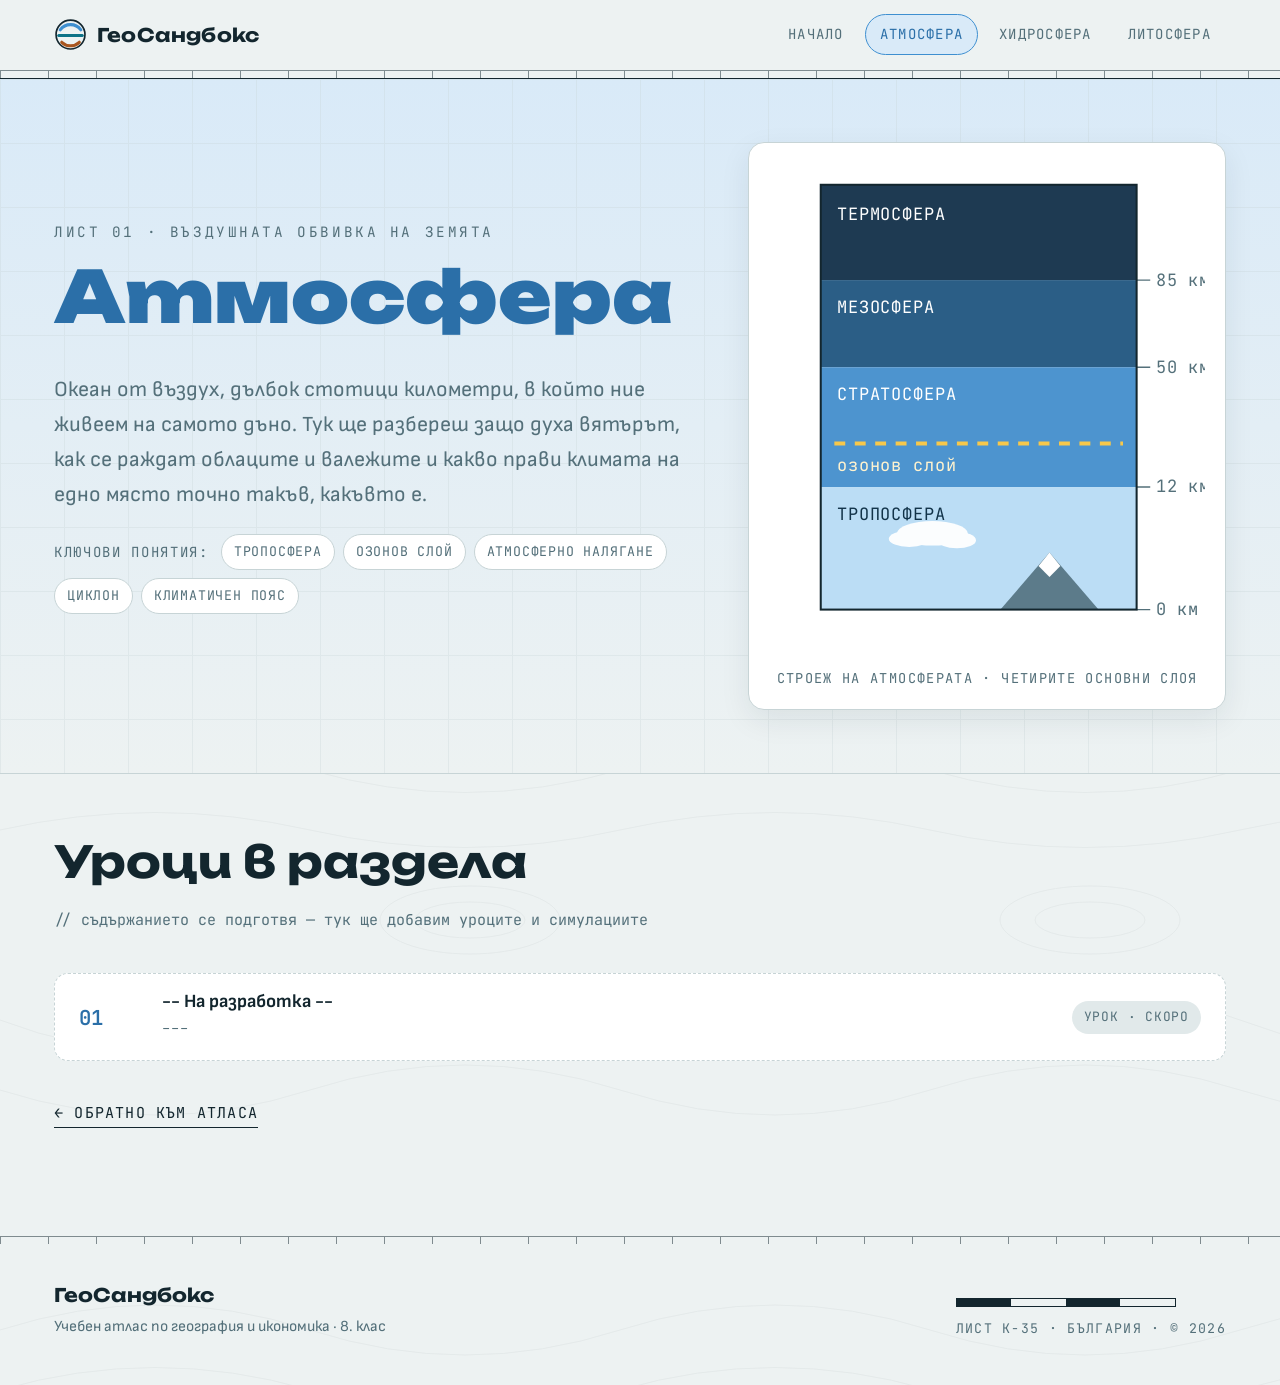
==== commit 7a86baca: "Update atmosfera.html" ====
--- a/atmosfera.html
+++ b/atmosfera.html
@@ -1,109 +1,122 @@
 <!doctype html>
 <html lang="bg">
-<head>
-<meta charset="utf-8">
-<meta name="viewport" content="width=device-width, initial-scale=1">
-<title>Атмосфера · ГеоСфера</title>
-<link rel="preconnect" href="https://fonts.googleapis.com">
-<link rel="preconnect" href="https://fonts.gstatic.com" crossorigin>
-<link href="https://fonts.googleapis.com/css2?family=Unbounded:wght@500;700;900&family=Sofia+Sans:ital,wght@0,400;0,500;0,700;1,400&family=JetBrains+Mono:wght@400;600&display=swap" rel="stylesheet">
-<link rel="stylesheet" href="styles.css">
-</head>
-<body data-view="atmosfera">
 
-<header class="topbar">
-  <div class="wrap topbar-inner">
-    <a class="brand" href="index.html">
-      <svg viewBox="0 0 32 32" fill="none" stroke-linecap="round" aria-hidden="true">
-        <circle cx="16" cy="16" r="14" stroke="#13262E" stroke-width="1.6"/>
-        <path d="M6 11.5a12.4 12.4 0 0 1 20 0" stroke="#3E8FD0" stroke-width="3"/>
-        <path d="M4.6 17h22.8" stroke="#0D7387" stroke-width="3"/>
-        <path d="M7.5 23.5a12.4 12.4 0 0 0 17 0" stroke="#A8551E" stroke-width="3"/>
-      </svg>
-      ГеоСфера
-    </a>
-    <nav class="nav" aria-label="Основна навигация">
-      <a href="index.html">Начало</a>
-      <a href="atmosfera.html" class="on" aria-current="page">Атмосфера</a>
-      <a href="hidrosfera.html">Хидросфера</a>
-      <a href="litosfera.html">Литосфера</a>
-    </nav>
-  </div>
-  <div class="ticks" aria-hidden="true"></div>
-</header>
+  <head>
+    <meta charset="utf-8">
+    <meta name="viewport" content="width=device-width, initial-scale=1">
+    <title>Атмосфера · ГеоСандбокс</title>
+    <link rel="preconnect" href="https://fonts.googleapis.com">
+    <link rel="preconnect" href="https://fonts.gstatic.com" crossorigin>
+    <link href="https://fonts.googleapis.com/css2?family=Unbounded:wght@500;700;900&family=Sofia+Sans:ital,wght@0,400;0,500;0,700;1,400&family=JetBrains+Mono:wght@400;600&display=swap" rel="stylesheet">
+    <link rel="stylesheet" href="styles.css">
+  </head>
 
-<main>
-<section class="page">
-<div class="phero">
-    <div class="wrap phero-grid">
-      <div>
-        <p class="eyebrow">Лист 01 · Въздушната обвивка на Земята</p>
-        <h1 class="ptitle">Атмосфера</h1>
-        <p class="lead">Океан от въздух, дълбок стотици километри, в който ние живеем на самото
-        дъно. Тук ще разбереш защо духа вятърът, как се раждат облаците и валежите и какво прави
-        климата на едно място точно такъв, какъвто е.</p>
-        <p class="pchips"><span class="lbl">Ключови понятия:</span>
-          <span class="chip">тропосфера</span><span class="chip">озонов слой</span>
-          <span class="chip">атмосферно налягане</span><span class="chip">циклон</span>
-          <span class="chip">климатичен пояс</span></p>
+  <body data-view="atmosfera">
+
+    <header class="topbar">
+      <div class="wrap topbar-inner">
+        <a class="brand" href="index.html">
+          <svg viewBox="0 0 32 32" fill="none" stroke-linecap="round" aria-hidden="true">
+            <circle cx="16" cy="16" r="14" stroke="#13262E" stroke-width="1.6" />
+            <path d="M6 11.5a12.4 12.4 0 0 1 20 0" stroke="#3E8FD0" stroke-width="3" />
+            <path d="M4.6 17h22.8" stroke="#0D7387" stroke-width="3" />
+            <path d="M7.5 23.5a12.4 12.4 0 0 0 17 0" stroke="#A8551E" stroke-width="3" />
+          </svg>
+          ГеоСандбокс
+        </a>
+        <nav class="nav" aria-label="Основна навигация">
+          <a href="index.html">Начало</a>
+          <a href="atmosfera.html" class="on" aria-current="page">Атмосфера</a>
+          <a href="hidrosfera.html">Хидросфера</a>
+          <a href="litosfera.html">Литосфера</a>
+        </nav>
       </div>
-      <figure class="pdiagram">
-        <svg viewBox="0 0 320 360" role="img" aria-label="Схема на слоевете на атмосферата">
-          <rect x="38" y="16" width="232" height="70" fill="#1E3A52"/>
-          <rect x="38" y="86" width="232" height="64" fill="#2B5E86"/>
-          <rect x="38" y="150" width="232" height="88" fill="#4D94CF"/>
-          <rect x="38" y="238" width="232" height="90" fill="#BBDDF5"/>
-          <text class="dlabel" x="50" y="42" fill="#fff">ТЕРМОСФЕРА</text>
-          <text class="dlabel" x="50" y="110" fill="#fff">МЕЗОСФЕРА</text>
-          <text class="dlabel" x="50" y="174" fill="#fff">СТРАТОСФЕРА</text>
-          <text class="dlabel" x="50" y="262" fill="#123349">ТРОПОСФЕРА</text>
-          <path d="M48 206h212" stroke="#F7C84B" stroke-width="3" stroke-dasharray="8 7"/>
-          <text class="dlabel" x="50" y="226" fill="#FFF3CF" font-size="11.5">озонов слой</text>
-          <g fill="#FFFFFF" opacity=".95">
-            <ellipse cx="120" cy="272" rx="26" ry="9"/><ellipse cx="103" cy="276" rx="15" ry="6"/><ellipse cx="138" cy="277" rx="14" ry="6"/>
-          </g>
-          <path d="M170 328 L206 286 L242 328 Z" fill="#5C7B8A"/>
-          <path d="M198 296 L206 286 L214 296 L206 304 Z" fill="#fff"/>
-          <g stroke="#54707A" stroke-width="1">
-            <path d="M270 86h10M270 150h10M270 238h10M270 328h10"/>
-          </g>
-          <text class="dlabel" x="284" y="90" fill="#54707A" font-size="11.5">85 км</text>
-          <text class="dlabel" x="284" y="154" fill="#54707A" font-size="11.5">50 км</text>
-          <text class="dlabel" x="284" y="242" fill="#54707A" font-size="11.5">12 км</text>
-          <text class="dlabel" x="284" y="332" fill="#54707A" font-size="11.5">0 км</text>
-          <rect x="38" y="16" width="232" height="312" fill="none" stroke="#13262E" stroke-width="1.5"/>
-        </svg>
-        <figcaption>Строеж на атмосферата · четирите основни слоя</figcaption>
-      </figure>
-    </div>
-  </div>
+      <div class="ticks" aria-hidden="true"></div>
+    </header>
 
-  <div class="wrap lessons-block">
-    <div class="bhead">
-      <h2>Уроци в раздела</h2>
-      <p class="bnote">// съдържанието се подготвя — тук ще добавим уроците и симулациите</p>
-    </div>
-    <ol class="lessons">
-      <li class="lesson"><span class="lnum">01</span><div><h4>-- На разработка --</h4><p>---</p></div><div class="ltags"><span class="tag">Урок · скоро</span></div></li>
-    </ol>
-    <a class="back" href="index.html">← Обратно към атласа</a>
-  </div>
-</section>
-</main>
+    <main>
+      <section class="page">
+        <div class="phero">
+          <div class="wrap phero-grid">
+            <div>
+              <p class="eyebrow">Лист 01 · Въздушната обвивка на Земята</p>
+              <h1 class="ptitle">Атмосфера</h1>
+              <p class="lead">Океан от въздух, дълбок стотици километри, в който ние живеем на самото
+                дъно. Тук ще разбереш защо духа вятърът, как се раждат облаците и валежите и какво прави
+                климата на едно място точно такъв, какъвто е.</p>
+              <p class="pchips"><span class="lbl">Ключови понятия:</span>
+                <span class="chip">тропосфера</span><span class="chip">озонов слой</span>
+                <span class="chip">атмосферно налягане</span><span class="chip">циклон</span>
+                <span class="chip">климатичен пояс</span>
+              </p>
+            </div>
+            <figure class="pdiagram">
+              <svg viewBox="0 0 320 360" role="img" aria-label="Схема на слоевете на атмосферата">
+                <rect x="38" y="16" width="232" height="70" fill="#1E3A52" />
+                <rect x="38" y="86" width="232" height="64" fill="#2B5E86" />
+                <rect x="38" y="150" width="232" height="88" fill="#4D94CF" />
+                <rect x="38" y="238" width="232" height="90" fill="#BBDDF5" />
+                <text class="dlabel" x="50" y="42" fill="#fff">ТЕРМОСФЕРА</text>
+                <text class="dlabel" x="50" y="110" fill="#fff">МЕЗОСФЕРА</text>
+                <text class="dlabel" x="50" y="174" fill="#fff">СТРАТОСФЕРА</text>
+                <text class="dlabel" x="50" y="262" fill="#123349">ТРОПОСФЕРА</text>
+                <path d="M48 206h212" stroke="#F7C84B" stroke-width="3" stroke-dasharray="8 7" />
+                <text class="dlabel" x="50" y="226" fill="#FFF3CF" font-size="11.5">озонов слой</text>
+                <g fill="#FFFFFF" opacity=".95">
+                  <ellipse cx="120" cy="272" rx="26" ry="9" />
+                  <ellipse cx="103" cy="276" rx="15" ry="6" />
+                  <ellipse cx="138" cy="277" rx="14" ry="6" />
+                </g>
+                <path d="M170 328 L206 286 L242 328 Z" fill="#5C7B8A" />
+                <path d="M198 296 L206 286 L214 296 L206 304 Z" fill="#fff" />
+                <g stroke="#54707A" stroke-width="1">
+                  <path d="M270 86h10M270 150h10M270 238h10M270 328h10" />
+                </g>
+                <text class="dlabel" x="284" y="90" fill="#54707A" font-size="11.5">85 км</text>
+                <text class="dlabel" x="284" y="154" fill="#54707A" font-size="11.5">50 км</text>
+                <text class="dlabel" x="284" y="242" fill="#54707A" font-size="11.5">12 км</text>
+                <text class="dlabel" x="284" y="332" fill="#54707A" font-size="11.5">0 км</text>
+                <rect x="38" y="16" width="232" height="312" fill="none" stroke="#13262E" stroke-width="1.5" />
+              </svg>
+              <figcaption>Строеж на атмосферата · четирите основни слоя</figcaption>
+            </figure>
+          </div>
+        </div>
 
-<footer class="footer">
-  <div class="ticks" aria-hidden="true"></div>
-  <div class="wrap footer-grid">
-    <div>
-      <p class="fbrand">ГеоСфера</p>
-      <p class="fnote">Учебен атлас по география и икономика · 8. клас</p>
-    </div>
-    <div>
-      <div class="scalebar" aria-hidden="true"><span></span><span></span><span></span><span></span></div>
-      <p class="fnote mono">лист K-35 · България · © 2026</p>
-    </div>
-  </div>
-</footer>
+        <div class="wrap lessons-block">
+          <div class="bhead">
+            <h2>Уроци в раздела</h2>
+            <p class="bnote">// съдържанието се подготвя — тук ще добавим уроците и симулациите</p>
+          </div>
+          <ol class="lessons">
+            <li class="lesson"><span class="lnum">01</span>
+              <div>
+                <h4>-- На разработка --</h4>
+                <p>---</p>
+              </div>
+              <div class="ltags"><span class="tag">Урок · скоро</span></div>
+            </li>
+          </ol>
+          <a class="back" href="index.html">← Обратно към атласа</a>
+        </div>
+      </section>
+    </main>
 
-</body>
+    <footer class="footer">
+      <div class="ticks" aria-hidden="true"></div>
+      <div class="wrap footer-grid">
+        <div>
+          <p class="fbrand">ГеоСандбокс</p>
+          <p class="fnote">Учебен атлас по география и икономика · 8. клас</p>
+        </div>
+        <div>
+          <div class="scalebar" aria-hidden="true"><span></span><span></span><span></span><span></span></div>
+          <p class="fnote mono">лист K-35 · България · © 2026</p>
+        </div>
+      </div>
+    </footer>
+
+  </body>
+
 </html>
+
--- a/styles.css
+++ b/styles.css
@@ -1,10 +1,7 @@
-/* ============ ТОКЕНИ ============ */
 :root {
   --paper: #EDF2F2;
-  /* хартия на хидрографска карта */
   --paper-deep: #E1E9EA;
   --ink: #13262E;
-  /* картографско мастило */
   --muted: #54707A;
   --line: #C7D4D6;
   --sky: #3E8FD0;
@@ -43,7 +40,6 @@
   --accent-soft: var(--rock-soft);
 }
 
-/* ============ ОСНОВА ============ */
 * {
   box-sizing: border-box
 }
@@ -58,7 +54,6 @@
   color: var(--ink);
   font-family: var(--body);
   font-size: clamp(112%, 1.3vw, 137%);
-  /* ~18px на телефон → ~22px на голям екран */
   line-height: 1.62;
   -webkit-font-smoothing: antialiased;
   background-image: url("data:image/svg+xml,%3Csvg xmlns='http://www.w3.org/2000/svg' width='620' height='620' viewBox='0 0 620 620'%3E%3Cg fill='none' stroke='%2313262E' stroke-width='1' opacity='0.045'%3E%3Cpath d='M0 90 Q155 40 310 90 T620 90'/%3E%3Cpath d='M0 150 Q155 105 310 150 T620 150'/%3E%3Cpath d='M0 210 Q155 175 310 210 T620 210'/%3E%3Cpath d='M0 400 Q155 460 310 400 T620 400'/%3E%3Cpath d='M0 470 Q155 520 310 470 T620 470'/%3E%3Cellipse cx='470' cy='300' rx='90' ry='34'/%3E%3Cellipse cx='470' cy='300' rx='55' ry='18'/%3E%3C/g%3E%3C/svg%3E");
@@ -106,7 +101,6 @@
   border-radius: 4px
 }
 
-/* координатни деления — като рамка на картен лист */
 .ticks {
   height: 8px;
   border-top: 1px solid var(--ink);
@@ -114,7 +108,6 @@
   background: repeating-linear-gradient(90deg, var(--ink) 0 1px, transparent 1px 48px);
 }
 
-/* ============ ГОРНА ЛЕНТА ============ */
 .topbar {
   position: sticky;
   top: 0;
@@ -178,7 +171,6 @@
   background: var(--accent-soft)
 }
 
-/* ============ ОБЩИ ЕЛЕМЕНТИ ============ */
 .eyebrow {
   font-family: var(--mono);
   font-size: clamp(80%, .95vw, 90%);
@@ -225,7 +217,6 @@
   font-size: clamp(175%, 3.5vw, 245%)
 }
 
-/* ============ ХЕРО (НАЧАЛО) ============ */
 .hero {
   position: relative;
   overflow: hidden
@@ -270,7 +261,6 @@
   margin: 3.4vh 0 1vh
 }
 
-/* подписният елемент: разрез на планетата */
 .hero-art {
   margin: 0;
   animation: rise 1s ease both .15s
@@ -345,7 +335,6 @@
   animation: pulse 6s ease-in-out infinite
 }
 
-/* ============ КАРТИ-РАЗДЕЛИ ============ */
 .cards {
   display: grid;
   grid-template-columns: repeat(3, 1fr);
@@ -463,7 +452,6 @@
   color: var(--rock-deep)
 }
 
-/* ============ ЛЕГЕНДА ============ */
 .legend {
   border: 1.5px solid var(--ink);
   border-radius: 16px;
@@ -523,7 +511,6 @@
   margin: 0
 }
 
-/* ============ ПОДСТРАНИЦИ ============ */
 .phero {
   position: relative;
   border-bottom: 1px solid var(--line);
@@ -608,7 +595,6 @@
   letter-spacing: .05em
 }
 
-/* уроци */
 .lessons-block {
   padding-top: 7vh;
   padding-bottom: 9vh
@@ -704,7 +690,6 @@
   border-color: var(--accent-deep)
 }
 
-/* ============ ФУТЪР ============ */
 .footer {
   margin-top: 3vh
 }
@@ -755,7 +740,6 @@
   background: var(--ink)
 }
 
-/* ============ АНИМАЦИИ ============ */
 @keyframes fadeUp {
   from {
     opacity: 0;
@@ -808,7 +792,6 @@
   }
 }
 
-/* ============ АДАПТИВНОСТ ============ */
 @media (max-width:940px) {
   .cards {
     grid-template-columns: 1fr 1fr
@@ -871,7 +854,6 @@
   }
 }
 
-/* ============ УРОЧНА СТРАНИЦА ============ */
 .lessonpage {
   padding-top: 6vh;
   padding-bottom: 2vh
@@ -1152,11 +1134,6 @@
   }
 }
 
-/* ===================================================================
-   СТИЛОВЕ ЗА СТРАНИЦИ НА УРОЦИ
-   =================================================================== */
-
-/* — херо на урока — */
 .lesson-hero {
   position: relative;
   border-bottom: 1px solid var(--line);
@@ -1234,7 +1211,6 @@
   margin-bottom: 8px
 }
 
-/* — съдържание / навигация в урока — */
 .toc {
   display: flex;
   flex-wrap: wrap;
@@ -1258,9 +1234,8 @@
   color: #fff
 }
 
-/* — статия — */
 .article {
-  max-width: 760px;
+  max-width: 1040px;
   margin: 0 auto;
   padding-top: 5vh;
   padding-bottom: 2vh
@@ -1317,7 +1292,6 @@
   border-bottom: 1px solid var(--accent)
 }
 
-/* термин в текста */
 .term {
   font-weight: 700;
   color: var(--accent-deep);
@@ -1325,7 +1299,6 @@
   padding: 0 2px
 }
 
-/* кутия с определение на термин */
 .defbox {
   display: grid;
   grid-template-columns: auto 1fr;
@@ -1359,7 +1332,6 @@
   color: var(--ink)
 }
 
-/* списък с определения (по-компактен) */
 .deflist {
   list-style: none;
   margin: 2vh 0;
@@ -1386,7 +1358,6 @@
   font-size: clamp(98%, 1.1vw, 108%)
 }
 
-/* акцентна кутия с факт */
 .factbox {
   background: var(--accent-soft);
   border-radius: 14px;
@@ -1435,7 +1406,6 @@
   margin-top: 6px
 }
 
-/* фигура със схема */
 .fig {
   margin: 3vh 0;
   background: #fff;
@@ -1475,7 +1445,6 @@
   fill: #fff
 }
 
-/* двуколонна мрежа за схеми/сравнения */
 .duo {
   display: grid;
   grid-template-columns: 1fr 1fr;
@@ -1487,7 +1456,6 @@
   margin: 0
 }
 
-/* място за бъдеща симулация */
 .simslot {
   position: relative;
   border: 2px dashed var(--accent);
@@ -1528,7 +1496,6 @@
   margin: 0 auto 1.4vh
 }
 
-/* въпроси и задачи */
 .tasks {
   background: var(--ink);
   color: var(--paper);
@@ -1578,7 +1545,6 @@
   text-align: center
 }
 
-/* навигация между уроци */
 .lnav {
   display: grid;
   grid-template-columns: 1fr 1fr;
@@ -1644,7 +1610,6 @@
   }
 }
 
-/* връзки в списъка с уроци на раздела */
 .lesson h4 a {
   color: inherit
 }
@@ -1663,4 +1628,4 @@
   background: var(--accent);
   color: #fff;
   border-color: var(--accent)
-}+}
